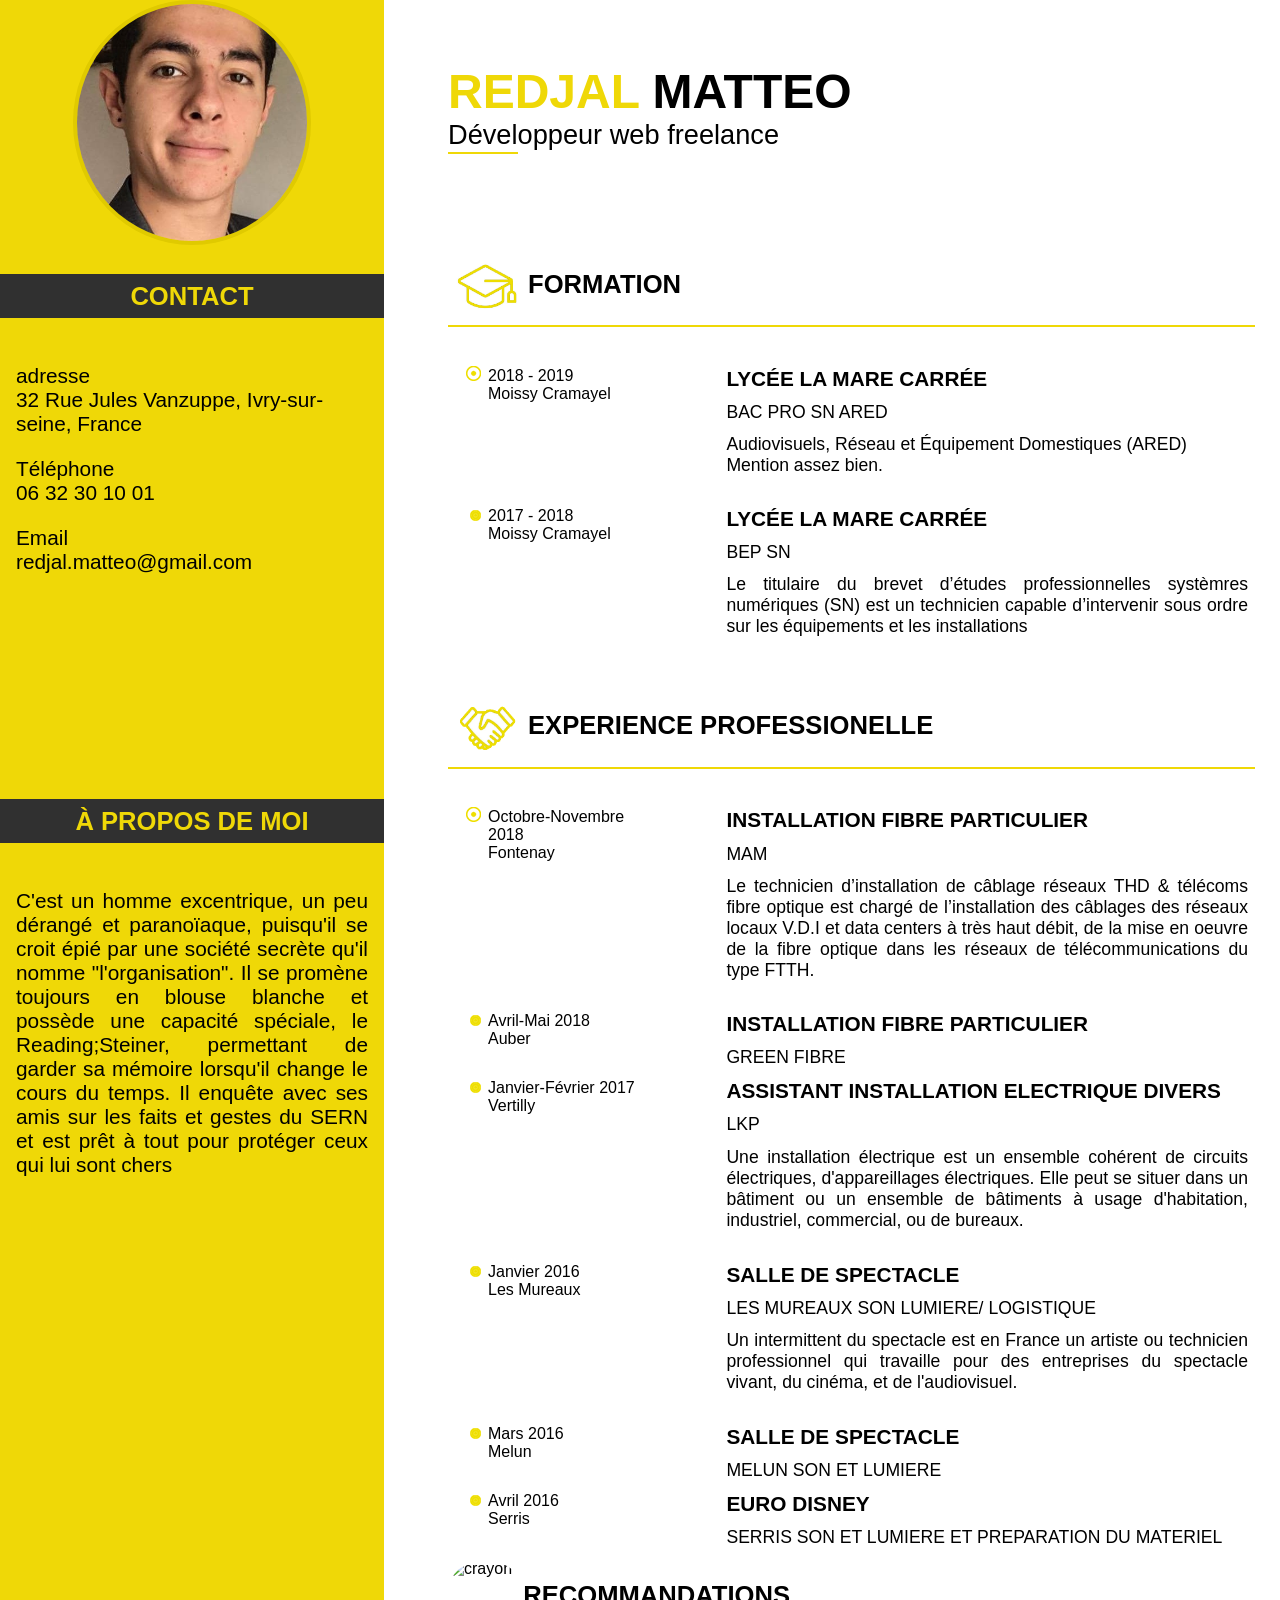
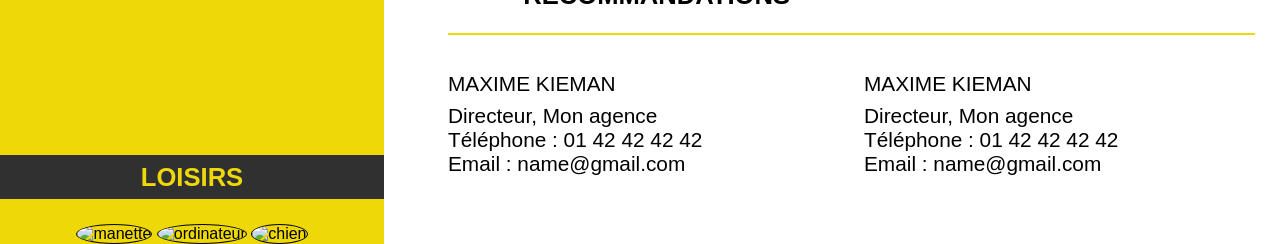
==== index.html @ 3f2ecf9d "changement véritable de l'index" ====
<!DOCTYPE html>
<html lang="fr">
	<head>
		<meta charset="utf-8">
		<meta name="viewport" content="width=device-width" />
		<link rel="stylesheet" type="text/css" href="style.css">
		<title>CV REDJAL Matteo</title>
	</head>
	<body>
		<header>
			
			<div class="droite">
			<h1><span class="prénom">REDJAL </span>MATTEO<br /></h1>
			<div class="soustitre"><span class="sousligne">Dével</span>oppeur web freelance</div>
			</div>

			<div class="gauche">
			<a class="image" href="photo/moi.jpg" target="_blank"><img src="photo/moi_plus_petit.jpg" alt="photo RDJL"></a>
			</div>		
		</header>
		<section class="corp">
			
			<article class="droite">

			<div class="étude"><img class="formation" src="photo/étude.png" alt="étude_photo"><h2>FORMATION</h2>
			</div>

			<aside class="diplome">

					<ul>
						<li class="cible">
							<div class="left">
								2018 - 2019<br />
								Moissy Cramayel
							</div>
							<div class="right">
								<p><Strong>LYCÉE LA MARE CARRÉE</Strong></p>
								<p class="small"><strong class="strong2">BAC PRO SN ARED</strong>
								Audiovisuels, Réseau et Équipement Domestiques (ARED)<br />
								Mention assez bien.</p>
							</div>
						</li>
						<li class="point">
							<div class="left">
								2017 - 2018<br />
								Moissy Cramayel
							</div>
							<div class="right">
								<p><Strong>LYCÉE LA MARE CARRÉE</Strong></p>
								<p class="small"><strong class="strong2">BEP SN</strong>
								Le titulaire du brevet d’études professionnelles systèmres numériques (SN) est un technicien capable d’intervenir sous ordre sur les équipements et les installations</p>
							</div>
						</li>
					</ul>
			</aside>
	
			<div class="travail"><img class="main" src="photo/travail.png" alt="image pour le libéler travail"><h2>EXPERIENCE PROFESSIONELLE</h2>
			</div>
	
			<aside class="experience">

				<ul>
					<li class="cible">
						<div class="left">
							octobre-novembre 2018<br />
							Fontenay
						</div>
						<div class="right">
							<p><strong>INSTALLATION FIBRE PARTICULIER</strong></p>
							<p class="small"><strong class="strong2">MAM</strong>
							Le technicien d’installation de câblage réseaux THD & télécoms fibre optique est chargé de l’installation des câblages des réseaux locaux V.D.I et data centers à très haut débit, de la mise en oeuvre de la fibre optique dans les réseaux de télécommunications du type FTTH.</p>
						</div>
					</li>
					<li class="point">
						<div class="left">
							avril-mai 2018<br />
							Auber
						</div>
						<div class="right">
							<p><strong>INSTALLATION FIBRE PARTICULIER</strong></p>
							<p class="small"><strong class="strong2">GREEN FIBRE</strong></p>
						</div>
					</li>
					<li class="point">
						<div class="left">
							janvier-février 2017<br />
							Vertilly
						</div>
						<div class="right">
							<p><strong>ASSISTANT INSTALLATION ELECTRIQUE DIVERS</strong></p>
							<p class="small"><strong class="strong2">LKP</strong>Une installation électrique est un ensemble cohérent de circuits électriques, d'appareillages électriques. Elle peut se situer dans un bâtiment ou un ensemble de bâtiments à usage d'habitation, industriel, commercial, ou de bureaux.</p>
						</div>
					</li>
					<li class="point">
						<div class="left">
							janvier 2016<br />
							Les Mureaux							
						</div>
						<div class="right">
							<p><strong>SALLE DE SPECTACLE</strong></p>
							<p class="small"><strong class="strong2">LES MUREAUX SON LUMIERE/ LOGISTIQUE</strong>Un intermittent du spectacle est en France un artiste ou technicien professionnel qui travaille pour des entreprises du spectacle vivant, du cinéma, et de l'audiovisuel.</p>
						</div>
					</li>
					<li class="point">
						<div class="left">
							mars 2016<br />
							Melun
						</div>
						<div class="right">
							<p><strong>SALLE DE SPECTACLE</strong></p>
							<p class="small"><strong class="strong2">MELUN SON ET LUMIERE</strong></p>
						</div>
					</li>
					<li class="point">
						<div class="left">
							avril 2016<br />
							Serris
						</div>
						<div class="right">
							<p><strong>EURO DISNEY</strong></p>
							<p class="small"><strong class="strong2">SERRIS SON ET LUMIERE ET PREPARATION DU MATERIEL</strong></p>
						</div>
					</li>
				</ul>
			</aside>

				<div class="recommandation"><img class="crayon" src="photo/crayon.png" alt="crayon"><h2>RECOMMANDATIONS</h2>
				</div>

				<aside class="recommander">
					
					<div class="l1">
						<p><strong>MAXIME KIEMAN</strong><br />
						Directeur, Mon agence<br />
						Téléphone : 01 42 42 42 42<br />
						Email : name@gmail.com</p>
					</div>
					<div class="d1">
						<p><strong>MAXIME KIEMAN</strong><br />
						Directeur, Mon agence<br />
						Téléphone : 01 42 42 42 42<br />
						Email : name@gmail.com</p>
					</div>
				</aside>
			</article>

			<article class="gauche">

			<h3>CONTACT</h3>
			<div class="texte_gauche1">
				<p>adresse <br /> 32 Rue Jules Vanzuppe, Ivry-sur-seine, France </p>
				<p>Téléphone <br /> 06 32 30 10 01</p>
				<p>Email <br /> redjal.matteo@gmail.com </p>
			</div>

			<h3>À PROPOS DE MOI</h3>
			<div class="texte_gauche2">
				<p>C'est un homme excentrique, un peu dérangé et paranoïaque, puisqu'il se croit épié par une société secrète qu'il nomme "l'organisation". Il se promène toujours en blouse blanche et possède une capacité spéciale, le Reading;Steiner, permettant de garder sa mémoire lorsqu'il change le cours du temps. Il enquête avec ses amis sur les faits et gestes du SERN et est prêt à tout pour protéger ceux qui lui sont chers</p>
			</div>

			<div class="LOISIRS">
			<h3>LOISIRS</h3>
			<div class="texte_gauche3">
				<img src="photo/manette.png" alt="manette">
				<img class="ordi" src="photo/ordi.png" alt="ordinateur">
				<img src="photo/chien.png" alt="chien">
			</div>
			</div>
			</article>
		</section>
	</body>
</html>
---- style.css ----
body
{
	margin: 0;
	font-family: Arial, "Arial Black", "Comic Sans MS", 
	"Courier New", Georgia, Impact, "Times New Roman", "Trebuchet MS", Verdana, sans-serif;
}	


.corp, header
{
	display: flex;
	justify-content: space-between;
	flex-direction: row-reverse;
}

h1
{
	text-align: left;
	font-size: 3rem;
	margin:4rem 0rem 0rem 0rem;

}

.prénom
{
	color: #efd807;
}

h2
{
	font-size: 1.6rem;
}

h3
{
	background-color: #303030;
	color: #efd807;
	text-align: center;
	font-size: 1.6rem;
	padding-top: 0.5rem;
	padding-bottom: 0.4rem;
}

.gauche
{
	background-color: #efd807;
	width: 30%;
	display: flex;
	flex-direction: column;
}

.texte_gauche1
{
	flex:1;
	text-align: left;
	margin: 0 1rem 0 1rem;
}

.texte_gauche2
{
	flex:2;
	text-align: justify;
	margin:0rem 1rem 0rem 1rem;

}

.texte_gauche3
{
	flex:1;
	text-align: center;
}

.image
{
	text-align: center;
}

.image img
{
	width: 60%;
	border-radius: 50%;
	border:0.3rem solid #e0ca00;
}

.texte_gauche3 img
{
	width: 15%;
	border-radius: 50%;
	border:0.1rem solid black;
}

.droite
{
	width: 65%;
}

.soustitre
{
	text-align: left;
	font-size: 1.7rem;
}

.sousligne
{
	text-align:center;
	text-decoration: none;
	padding: 0 0 0.1rem 0;
	border-bottom: 0.15rem solid #efd807
}

p, ul
{
	font-size: 1.3rem;
}

.étude, .travail, .recommandation
{
	display:flex;
	text-decoration: none;
	padding: 0 0 0.1rem 0;
	border-bottom: 0.15rem solid #efd807;
	margin-right: 3%; 
}

.formation, .main
{
	width: 5rem;
	height: 4.7rem;
	border-radius: 50%;
}

.crayon
{
	width: 4.7rem;
	height: 4rem;
	border-radius: 50%;
}

.diplome
{
	display:flex;
	text-align: justify;
}

.left
{
	width: 20%;
	float: left;
}
.right p
{
	margin:0;
	padding: 0;
}
.right
{
	text-align: justify;
	box-sizing: border-box;
	padding-left: 1rem;
	padding-right: 2rem;
	width: 80%;
	float: left;
}
.right strong
{
	text-align: left;
}

.cible
{
	list-style-image: url(photo/dot-circle-regular.png);
}

.point
{
	list-style-image: url(photo/circle.png);
}

.diplome, .experience ul
{
	padding-top: 1.1rem;
}

.diplome li
{
	font-size: 1rem;
	clear: both;
}

.diplome p
{
	padding-left: 4rem;
	padding-bottom: 2rem;
}

.diplome .right p strong
{
	box-sizing: border-box;
	padding-bottom: 0.7rem;
	float: left;
	width: 100%;
}

.diplome .right p .strong2
{
	font-weight: normal;	
}

.diplome .right .small
{
	font-size: 1.1rem;
}

.experience li
{
	font-size: 1rem;
	clear: both;
}

.experience p
{
	padding-left: 4rem;
	padding-bottom: 2rem;
}

.experience .right p strong
{
	box-sizing: border-box;
	padding-bottom: 0.7rem;
	float: left;
	width: 100%;
}

.experience .right p .strong2
{
	font-weight: normal;	
}

.experience .right .small
{
	font-size: 1.1rem;
}

.recommandation
{
	clear: both;
}

.recommander
{
	display: flex;
	text-align: justify;
	padding-bottom: 3rem;
	padding-top: 1rem;
}

.l1 
{
	text-align: left;
	width: 50%;
}

.recommander .l1 p strong
{
	font-weight: normal;
	float:left;
	width: 100%;
	padding-bottom: 0.5rem;
}

.recommander .d1 p strong
{
	font-weight: normal;
	float:left;
	width: 100%;
	padding-bottom: 0.5rem;
}

.left
{
	text-transform: capitalize;
}

@media all and (max-device-width: 1024px)
{
	.texte_gauche3 img
	{
		width: 30%;
	}
}

@media all and (max-device-width: 768px)
{

	.recommander .l1 p, .recommander .d1 p 
	{
		font-size: 1.15rem;
	}

	.texte_gauche1 p
	{
		font-size: 1.1rem;
	}
}

@media all and (max-device-width: 480px)
{
	header .gauche
	{
		display:none;
	}
	
	h1
	{
		font-size: 2rem;
		margin-top: 1rem;
		text-align: center;
	}

	.soustitre
	{
		font-size: 1.5rem;
		text-align: center;
		margin-bottom: 2rem;
	}

	.corp
	{
		flex-direction: column-reverse;
		display:flex;
	}

	h2
	{
		font-size: 1.4rem;
	}

	.étude
	{
		margin-left: 5%;
		padding-left: 11%;
	}

	.étude .formation
	{
		width: 25%;
		height: 25%;
	}

	.travail
	{
		margin-left: 5%;
	}

	.travail .main
	{
		width: 25%;
		height: 20%;
	}

	.recommandation
	{
		margin-left: 5%;
	}

	.recommandation .crayon
	{
		width: 20%;
		height: 20%;
	}

	p ul
	{
		font-size: 0.7rem;
	}

	.droite
	{
		width: 100%;
	}

	.recommander
	{
		padding-bottom: 0;
		display: flex;
		flex-direction: column;
	}

	.recommander .l1
	{
		width: 100%;
	}

	.recommander .l1 p
	{
		padding-left: 15%;
		width: 100%
		font-size: 1rem;
	}

	.recommander .d1
	{
		padding-left: 15%;
		width: 100%
		font-size: 1rem;
		padding-bottom: 0;
	}

	.gauche
	{
		width: 100%;
	}

	.LOISIRS
	{
		display:none;
	}

	.left, .right
	{
		float: none;
		width: 100%;	
	}

	.right p
	{
		padding-left: 0;
		padding-top: 1rem;
	}
}
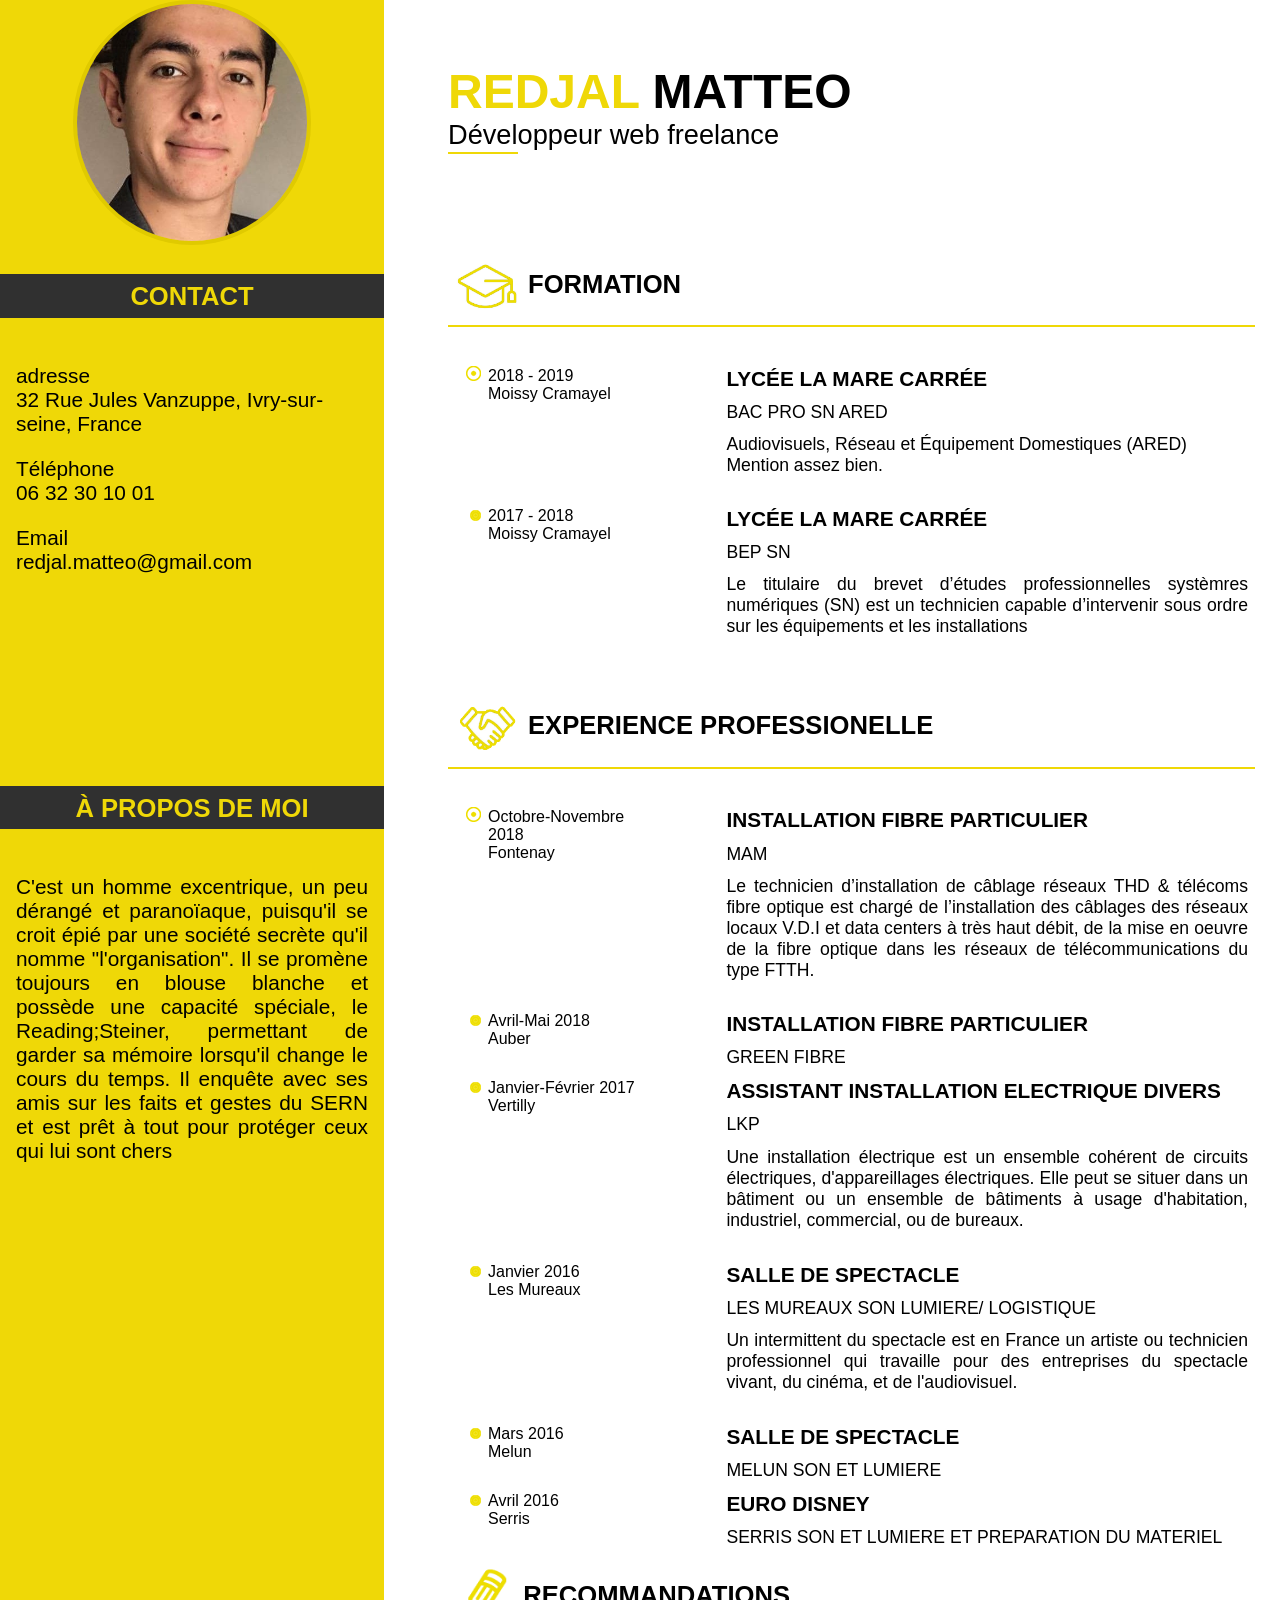
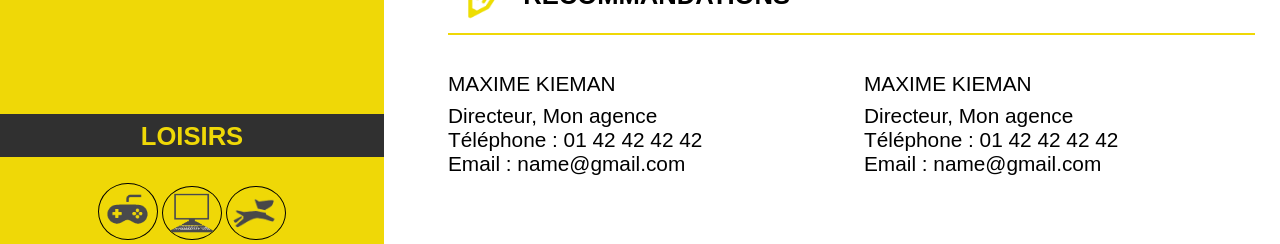
==== commit a53901e1: "changement des .png en majuscule" ====
--- a/index.html
+++ b/index.html
@@ -124,7 +124,7 @@
 				</ul>
 			</aside>
 
-				<div class="recommandation"><img class="crayon" src="photo/crayon.png" alt="crayon"><h2>RECOMMANDATIONS</h2>
+				<div class="recommandation"><img class="crayon" src="photo/crayon.PNG" alt="crayon"><h2>RECOMMANDATIONS</h2>
 				</div>
 
 				<aside class="recommander">
@@ -161,9 +161,9 @@
 			<div class="LOISIRS">
 			<h3>LOISIRS</h3>
 			<div class="texte_gauche3">
-				<img src="photo/manette.png" alt="manette">
-				<img class="ordi" src="photo/ordi.png" alt="ordinateur">
-				<img src="photo/chien.png" alt="chien">
+				<img src="photo/manette.PNG" alt="manette">
+				<img class="ordi" src="photo/ordi.PNG" alt="ordinateur">
+				<img src="photo/chien.PNG" alt="chien">
 			</div>
 			</div>
 			</article>
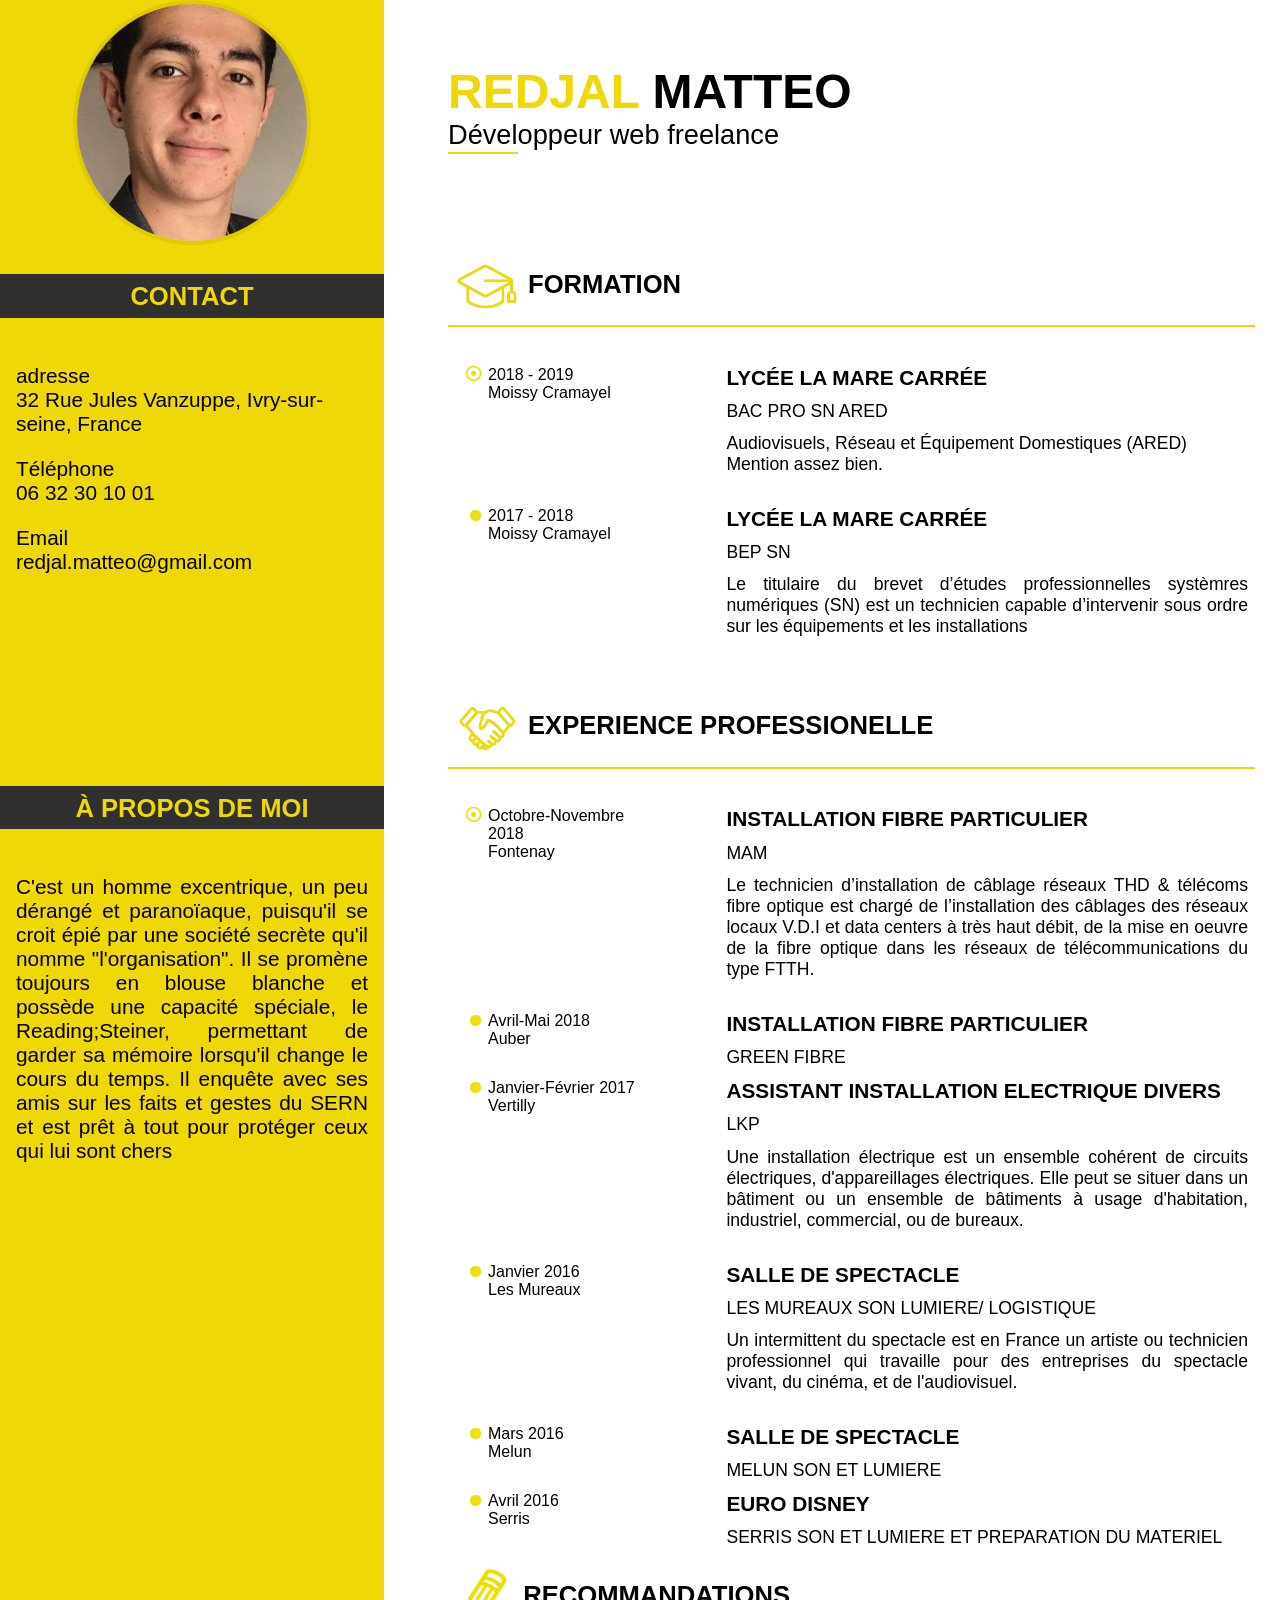
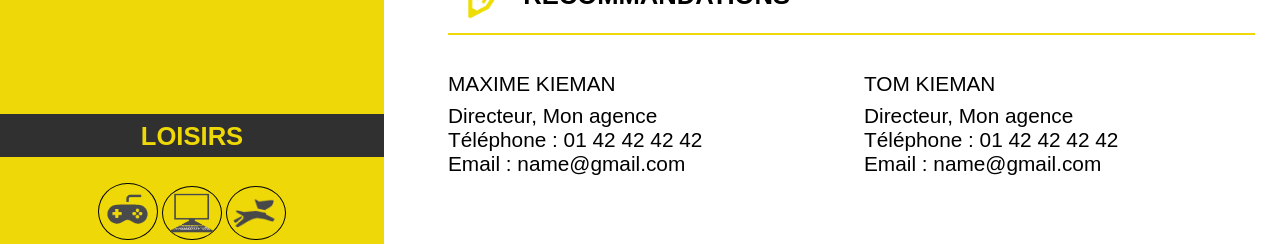
==== commit 8c8f8e97: "initial commit" ====
--- a/index.html
+++ b/index.html
@@ -136,7 +136,7 @@
 						Email : name@gmail.com</p>
 					</div>
 					<div class="d1">
-						<p><strong>MAXIME KIEMAN</strong><br />
+						<p><strong>TOM KIEMAN</strong><br />
 						Directeur, Mon agence<br />
 						Téléphone : 01 42 42 42 42<br />
 						Email : name@gmail.com</p>
--- a/style.css
+++ b/style.css
@@ -281,7 +281,7 @@
 	text-transform: capitalize;
 }
 
-@media all and (max-device-width: 1024px)
+@media all and (max-width: 1024px)
 {
 	.texte_gauche3 img
 	{
@@ -289,7 +289,7 @@
 	}
 }
 
-@media all and (max-device-width: 768px)
+@media all and (max-width: 768px)
 {
 
 	.recommander .l1 p, .recommander .d1 p 
@@ -303,7 +303,7 @@
 	}
 }
 
-@media all and (max-device-width: 480px)
+@media all and (max-width: 480px)
 {
 	header .gauche
 	{
@@ -394,14 +394,14 @@
 	.recommander .l1 p
 	{
 		padding-left: 15%;
-		width: 100%
+		width: 100%;
 		font-size: 1rem;
 	}
 
 	.recommander .d1
 	{
 		padding-left: 15%;
-		width: 100%
+		width: 100%;
 		font-size: 1rem;
 		padding-bottom: 0;
 	}
